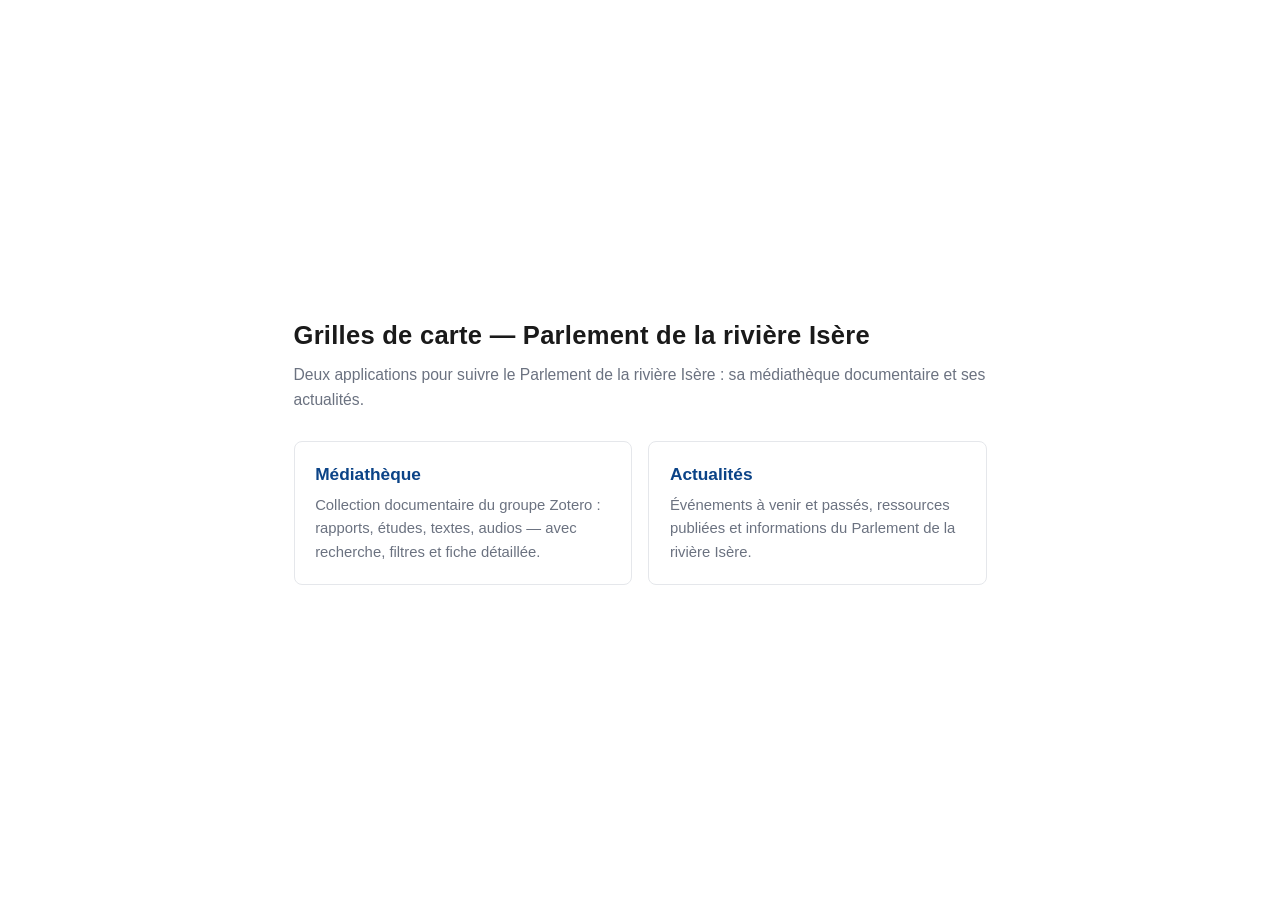
==== index.html @ d4719e04 "Grilles de carte : repo unique médiathèque + actualités (git mv depuis zotero-parlement-riviere-iser" ====
<!DOCTYPE html>
<html lang="fr">
<head>
<meta charset="utf-8">
<meta name="viewport" content="width=device-width, initial-scale=1">
<title>Grilles de carte — Parlement de la rivière Isère</title>
<style>
  :root {
    color-scheme: light;
    --bg: #ffffff;
    --bg-soft: #eaf1fa;
    --text: #1a1a1a;
    --text-muted: #6b7280;
    --border: #e5e7eb;
    --border-strong: #d1d5db;
    --accent: #0b4387;
    --accent-hover: #1a63b0;
    --radius: 8px;
  }
  * { box-sizing: border-box; margin: 0; padding: 0; }
  html, body { font-size: 16.5px; }
  body {
    background: var(--bg);
    color: var(--text);
    font-family: -apple-system, BlinkMacSystemFont, "Segoe UI", Roboto, "Helvetica Neue", Arial, sans-serif;
    line-height: 1.6;
    min-height: 100vh;
    display: flex;
    align-items: center;
    justify-content: center;
    padding: 2rem 1.25rem;
  }
  main { max-width: 42rem; width: 100%; }
  h1 { font-size: 1.55rem; font-weight: 600; letter-spacing: .01em; }
  .subtitle {
    color: var(--text-muted);
    font-size: .95rem;
    margin-top: .35rem;
  }
  .grid {
    display: grid;
    grid-template-columns: repeat(auto-fit, minmax(15rem, 1fr));
    gap: 1rem;
    margin-top: 1.75rem;
  }
  .tile {
    display: block;
    background: var(--bg);
    border: 1px solid var(--border);
    border-radius: var(--radius);
    padding: 1.15rem 1.25rem;
    text-decoration: none;
    color: var(--text);
    transition: border-color .15s ease, box-shadow .15s ease;
  }
  .tile:hover, .tile:focus-visible {
    border-color: rgba(11, 67, 135, .45);
    box-shadow: 0 0 0 1px rgba(11, 67, 135, .35), 0 4px 14px -2px rgba(11, 67, 135, .25), 0 0 18px rgba(11, 67, 135, .22);
    outline: none;
  }
  .tile .tile-title {
    color: var(--accent);
    font-size: 1.05rem;
    font-weight: 600;
  }
  .tile:hover .tile-title { color: var(--accent-hover); }
  .tile .tile-desc {
    color: var(--text-muted);
    font-size: .9rem;
    margin-top: .3rem;
  }
</style>
</head>
<body>
<main>
  <h1>Grilles de carte — Parlement de la rivière Isère</h1>
  <p class="subtitle">Deux applications pour suivre le Parlement de la rivière Isère&nbsp;: sa médiathèque documentaire et ses actualités.</p>
  <div class="grid">
    <a class="tile" href="mediatheque/">
      <span class="tile-title">Médiathèque</span>
      <p class="tile-desc">Collection documentaire du groupe Zotero&nbsp;: rapports, études, textes, audios — avec recherche, filtres et fiche détaillée.</p>
    </a>
    <a class="tile" href="actualites/">
      <span class="tile-title">Actualités</span>
      <p class="tile-desc">Événements à venir et passés, ressources publiées et informations du Parlement de la rivière Isère.</p>
    </a>
  </div>
</main>
</body>
</html>
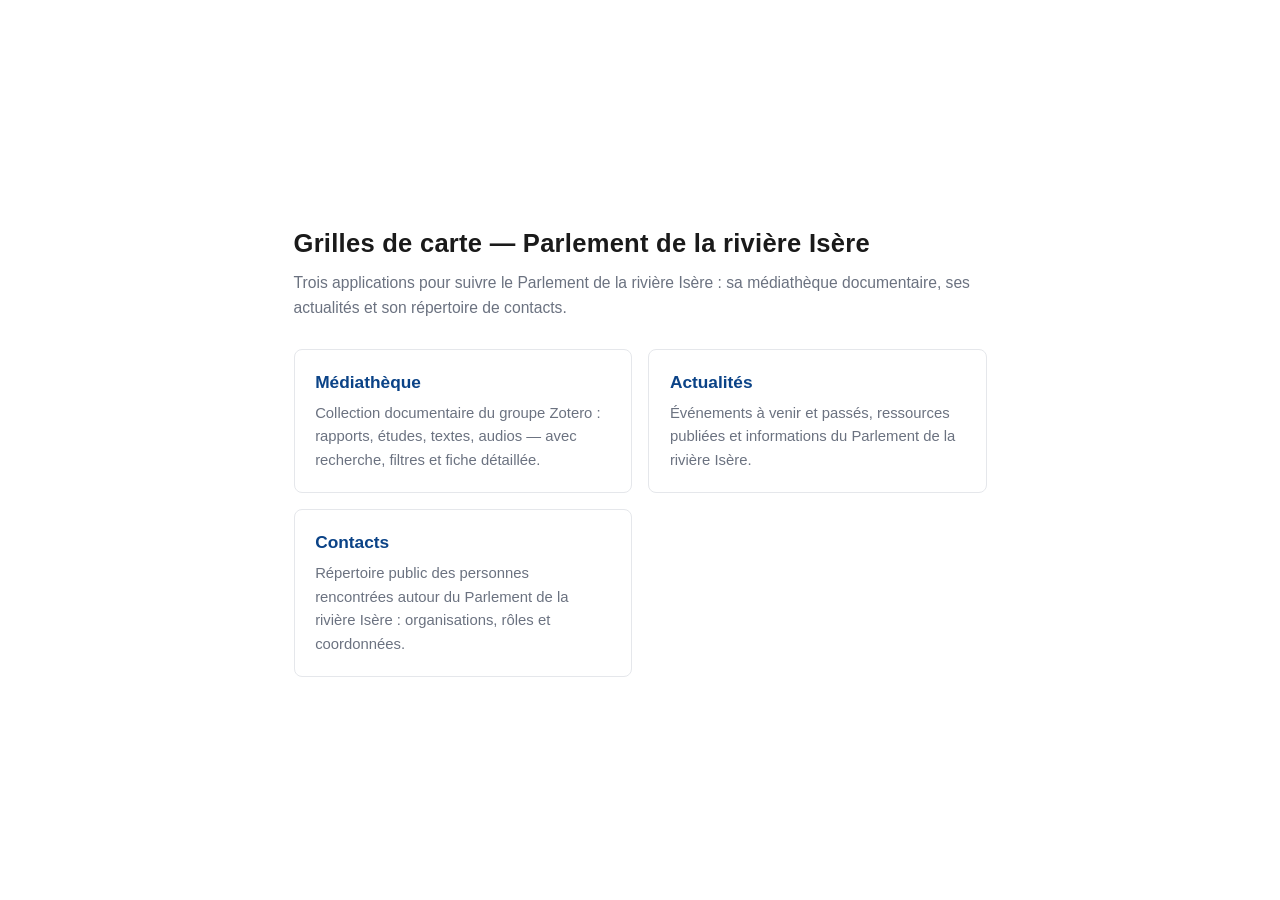
==== commit 2e5b0f58: "Contacts : accueil à 3 applications (médiathèque, actualités, contacts)" ====
--- a/index.html
+++ b/index.html
@@ -74,7 +74,7 @@
 <body>
 <main>
   <h1>Grilles de carte — Parlement de la rivière Isère</h1>
-  <p class="subtitle">Deux applications pour suivre le Parlement de la rivière Isère&nbsp;: sa médiathèque documentaire et ses actualités.</p>
+  <p class="subtitle">Trois applications pour suivre le Parlement de la rivière Isère&nbsp;: sa médiathèque documentaire, ses actualités et son répertoire de contacts.</p>
   <div class="grid">
     <a class="tile" href="mediatheque/">
       <span class="tile-title">Médiathèque</span>
@@ -84,6 +84,10 @@
       <span class="tile-title">Actualités</span>
       <p class="tile-desc">Événements à venir et passés, ressources publiées et informations du Parlement de la rivière Isère.</p>
     </a>
+    <a class="tile" href="contacts/">
+      <span class="tile-title">Contacts</span>
+      <p class="tile-desc">Répertoire public des personnes rencontrées autour du Parlement de la rivière Isère&nbsp;: organisations, rôles et coordonnées.</p>
+    </a>
   </div>
 </main>
 </body>
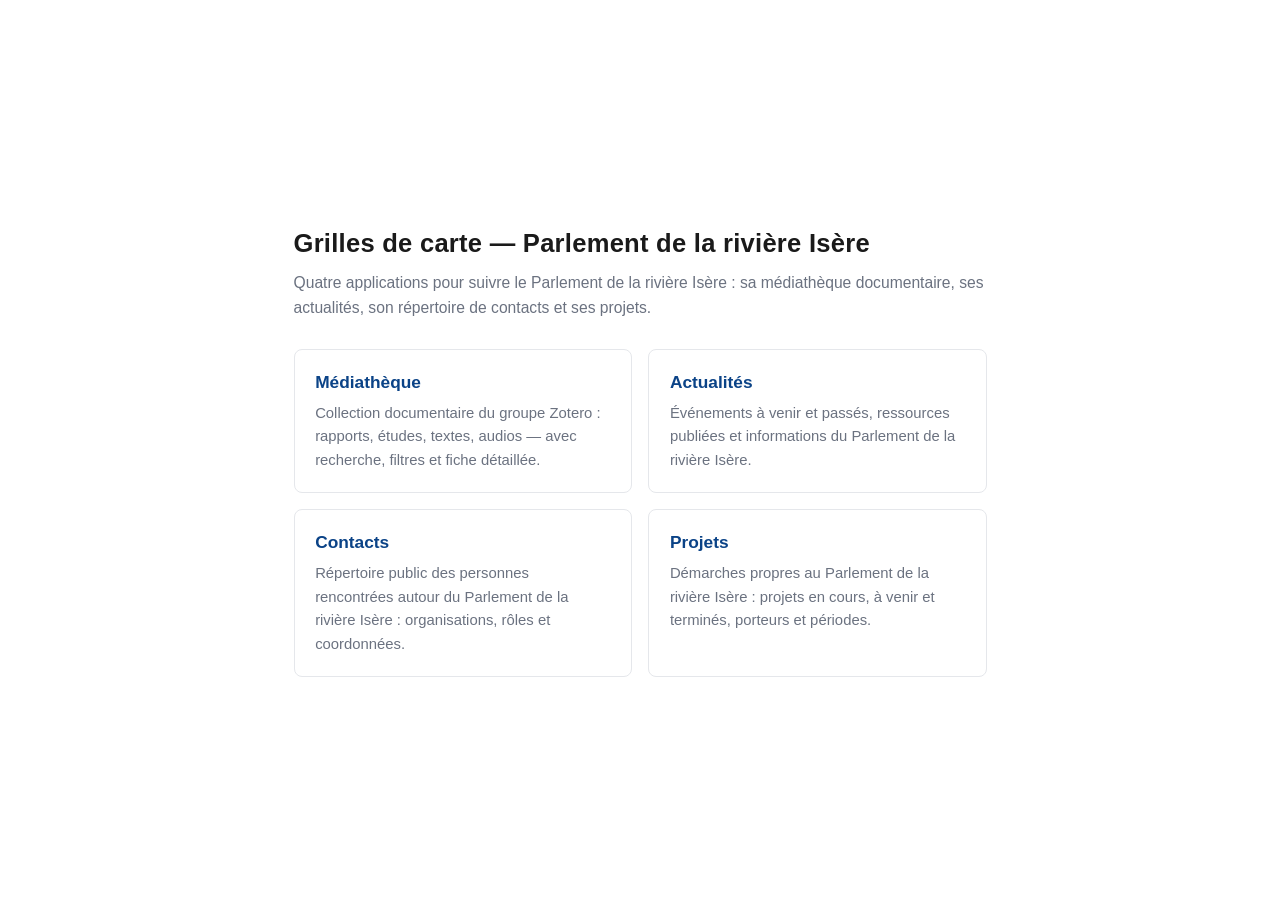
==== commit 1e29a78d: "Application « Projets » : 4e grille des démarches du Parlement (collection Zotero RPZFWI9M + fetch +" ====
--- a/index.html
+++ b/index.html
@@ -74,7 +74,7 @@
 <body>
 <main>
   <h1>Grilles de carte — Parlement de la rivière Isère</h1>
-  <p class="subtitle">Trois applications pour suivre le Parlement de la rivière Isère&nbsp;: sa médiathèque documentaire, ses actualités et son répertoire de contacts.</p>
+  <p class="subtitle">Quatre applications pour suivre le Parlement de la rivière Isère&nbsp;: sa médiathèque documentaire, ses actualités, son répertoire de contacts et ses projets.</p>
   <div class="grid">
     <a class="tile" href="mediatheque/">
       <span class="tile-title">Médiathèque</span>
@@ -88,6 +88,10 @@
       <span class="tile-title">Contacts</span>
       <p class="tile-desc">Répertoire public des personnes rencontrées autour du Parlement de la rivière Isère&nbsp;: organisations, rôles et coordonnées.</p>
     </a>
+    <a class="tile" href="projets/">
+      <span class="tile-title">Projets</span>
+      <p class="tile-desc">Démarches propres au Parlement de la rivière Isère&nbsp;: projets en cours, à venir et terminés, porteurs et périodes.</p>
+    </a>
   </div>
 </main>
 </body>
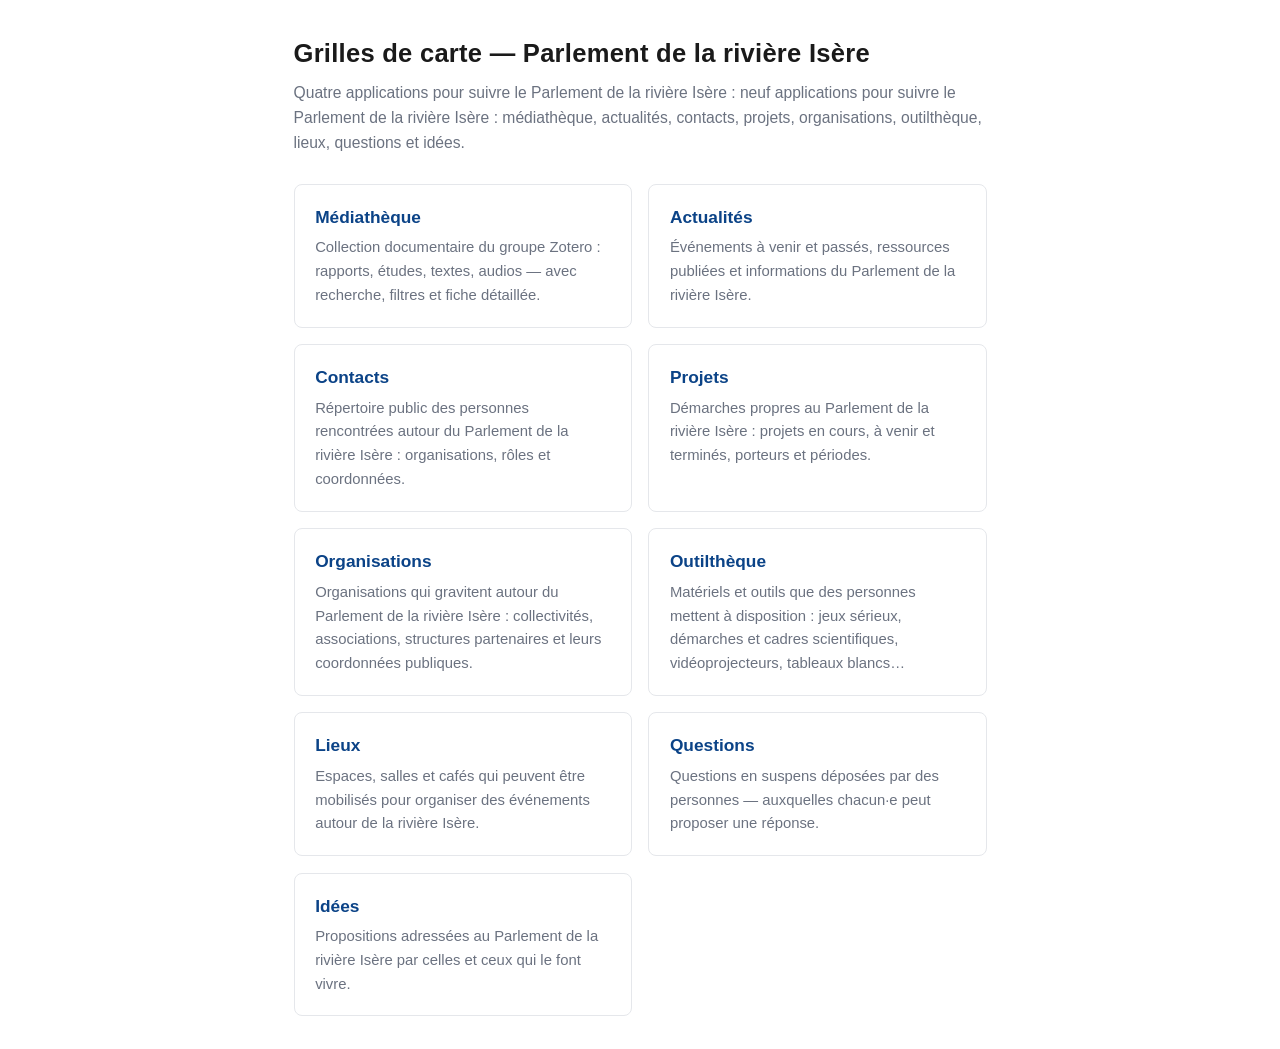
==== commit 2034e7b6: "Integration 5 nouvelles grilles : deploy.sh 9 fetchs + 9 tuiles accueil" ====
--- a/index.html
+++ b/index.html
@@ -74,7 +74,7 @@
 <body>
 <main>
   <h1>Grilles de carte — Parlement de la rivière Isère</h1>
-  <p class="subtitle">Quatre applications pour suivre le Parlement de la rivière Isère&nbsp;: sa médiathèque documentaire, ses actualités, son répertoire de contacts et ses projets.</p>
+  <p class="subtitle">Quatre applications pour suivre le Parlement de la rivière Isère&nbsp;: neuf applications pour suivre le Parlement de la rivière Isère : médiathèque, actualités, contacts, projets, organisations, outilthèque, lieux, questions et idées.</p>
   <div class="grid">
     <a class="tile" href="mediatheque/">
       <span class="tile-title">Médiathèque</span>
@@ -92,6 +92,26 @@
       <span class="tile-title">Projets</span>
       <p class="tile-desc">Démarches propres au Parlement de la rivière Isère&nbsp;: projets en cours, à venir et terminés, porteurs et périodes.</p>
     </a>
+    <a class="tile" href="organisations/">
+      <span class="tile-title">Organisations</span>
+      <p class="tile-desc">Organisations qui gravitent autour du Parlement de la rivière Isère&nbsp;: collectivités, associations, structures partenaires et leurs coordonnées publiques.</p>
+    </a>
+    <a class="tile" href="outiltheque/">
+      <span class="tile-title">Outilthèque</span>
+      <p class="tile-desc">Matériels et outils que des personnes mettent à disposition&nbsp;: jeux sérieux, démarches et cadres scientifiques, vidéoprojecteurs, tableaux blancs…</p>
+    </a>
+    <a class="tile" href="lieux/">
+      <span class="tile-title">Lieux</span>
+      <p class="tile-desc">Espaces, salles et cafés qui peuvent être mobilisés pour organiser des événements autour de la rivière Isère.</p>
+    </a>
+    <a class="tile" href="questions/">
+      <span class="tile-title">Questions</span>
+      <p class="tile-desc">Questions en suspens déposées par des personnes — auxquelles chacun·e peut proposer une réponse.</p>
+    </a>
+    <a class="tile" href="idees/">
+      <span class="tile-title">Idées</span>
+      <p class="tile-desc">Propositions adressées au Parlement de la rivière Isère par celles et ceux qui le font vivre.</p>
+    </a>
   </div>
 </main>
 </body>
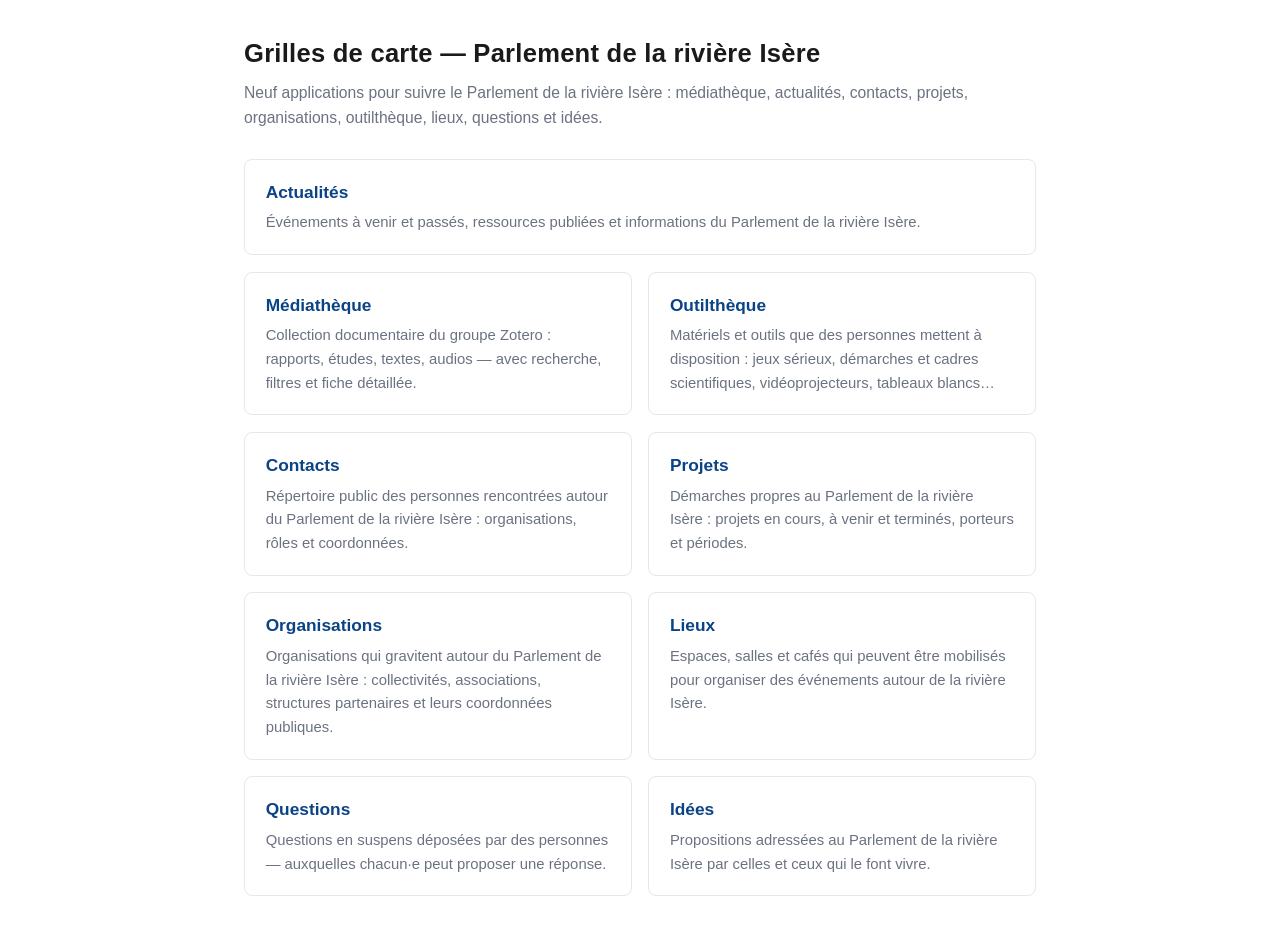
==== commit 0ab470e0: "Accueil grilles : disposition 2 colonnes, Actualités en pleine largeur" ====
--- a/index.html
+++ b/index.html
@@ -30,7 +30,7 @@
     justify-content: center;
     padding: 2rem 1.25rem;
   }
-  main { max-width: 42rem; width: 100%; }
+  main { max-width: 48rem; width: 100%; }
   h1 { font-size: 1.55rem; font-weight: 600; letter-spacing: .01em; }
   .subtitle {
     color: var(--text-muted);
@@ -39,9 +39,14 @@
   }
   .grid {
     display: grid;
-    grid-template-columns: repeat(auto-fit, minmax(15rem, 1fr));
+    grid-template-columns: repeat(2, 1fr);
     gap: 1rem;
     margin-top: 1.75rem;
+  }
+  .tile-wide { grid-column: span 2; }
+  @media (max-width: 600px) {
+    .grid { grid-template-columns: 1fr; }
+    .tile-wide { grid-column: auto; }
   }
   .tile {
     display: block;
@@ -74,15 +79,19 @@
 <body>
 <main>
   <h1>Grilles de carte — Parlement de la rivière Isère</h1>
-  <p class="subtitle">Quatre applications pour suivre le Parlement de la rivière Isère&nbsp;: neuf applications pour suivre le Parlement de la rivière Isère : médiathèque, actualités, contacts, projets, organisations, outilthèque, lieux, questions et idées.</p>
+  <p class="subtitle">Neuf applications pour suivre le Parlement de la rivière Isère&nbsp;: médiathèque, actualités, contacts, projets, organisations, outilthèque, lieux, questions et idées.</p>
   <div class="grid">
+    <a class="tile tile-wide" href="actualites/">
+      <span class="tile-title">Actualités</span>
+      <p class="tile-desc">Événements à venir et passés, ressources publiées et informations du Parlement de la rivière Isère.</p>
+    </a>
     <a class="tile" href="mediatheque/">
       <span class="tile-title">Médiathèque</span>
       <p class="tile-desc">Collection documentaire du groupe Zotero&nbsp;: rapports, études, textes, audios — avec recherche, filtres et fiche détaillée.</p>
     </a>
-    <a class="tile" href="actualites/">
-      <span class="tile-title">Actualités</span>
-      <p class="tile-desc">Événements à venir et passés, ressources publiées et informations du Parlement de la rivière Isère.</p>
+    <a class="tile" href="outiltheque/">
+      <span class="tile-title">Outilthèque</span>
+      <p class="tile-desc">Matériels et outils que des personnes mettent à disposition&nbsp;: jeux sérieux, démarches et cadres scientifiques, vidéoprojecteurs, tableaux blancs…</p>
     </a>
     <a class="tile" href="contacts/">
       <span class="tile-title">Contacts</span>
@@ -95,10 +104,6 @@
     <a class="tile" href="organisations/">
       <span class="tile-title">Organisations</span>
       <p class="tile-desc">Organisations qui gravitent autour du Parlement de la rivière Isère&nbsp;: collectivités, associations, structures partenaires et leurs coordonnées publiques.</p>
-    </a>
-    <a class="tile" href="outiltheque/">
-      <span class="tile-title">Outilthèque</span>
-      <p class="tile-desc">Matériels et outils que des personnes mettent à disposition&nbsp;: jeux sérieux, démarches et cadres scientifiques, vidéoprojecteurs, tableaux blancs…</p>
     </a>
     <a class="tile" href="lieux/">
       <span class="tile-title">Lieux</span>
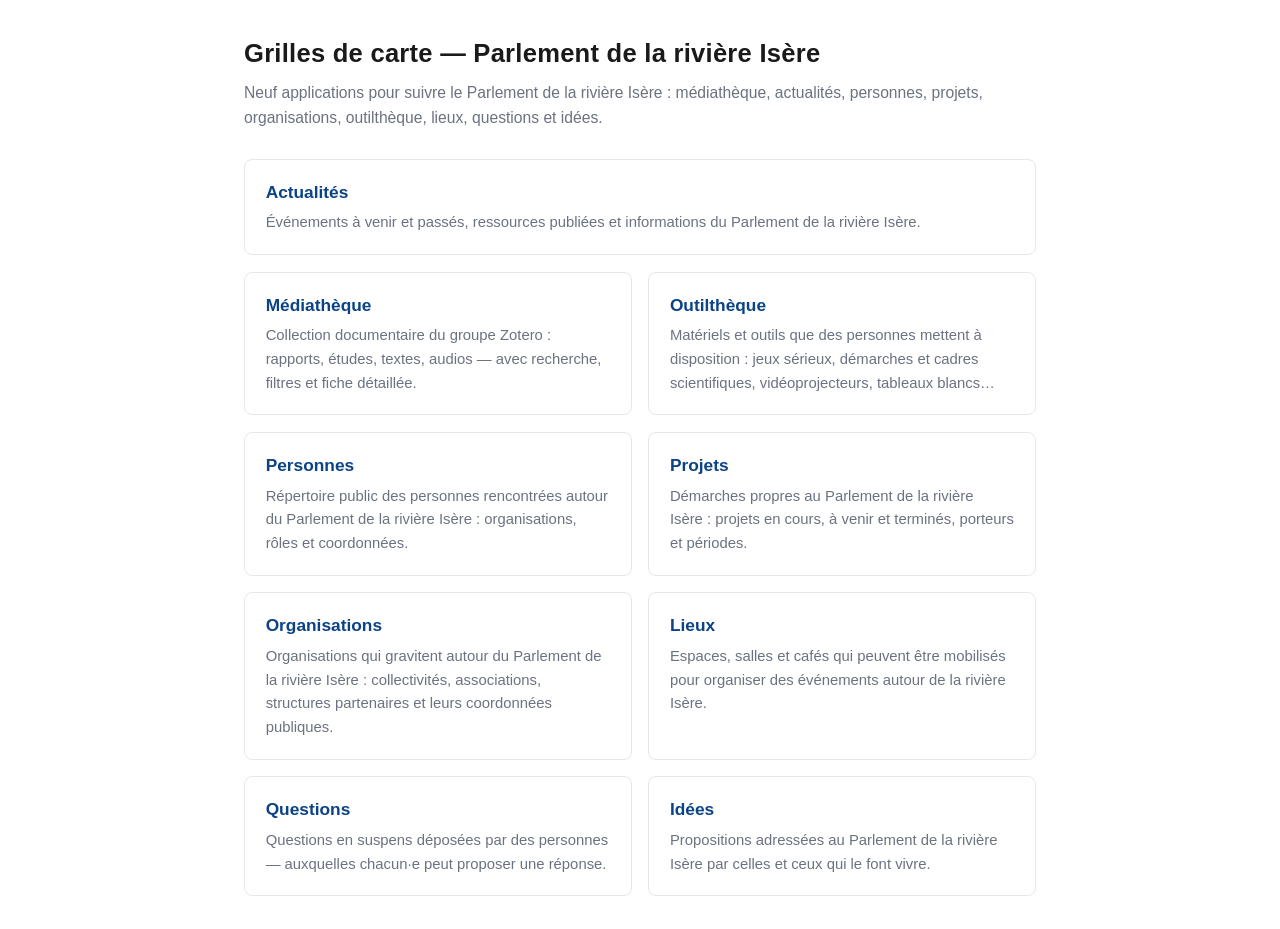
==== commit f361dc3e: "Renommage app Contacts -> Personnes (URL /personnes/, scripts fetch/ajouter, type agrégé personne, c" ====
--- a/index.html
+++ b/index.html
@@ -79,7 +79,7 @@
 <body>
 <main>
   <h1>Grilles de carte — Parlement de la rivière Isère</h1>
-  <p class="subtitle">Neuf applications pour suivre le Parlement de la rivière Isère&nbsp;: médiathèque, actualités, contacts, projets, organisations, outilthèque, lieux, questions et idées.</p>
+  <p class="subtitle">Neuf applications pour suivre le Parlement de la rivière Isère&nbsp;: médiathèque, actualités, personnes, projets, organisations, outilthèque, lieux, questions et idées.</p>
   <div class="grid">
     <a class="tile tile-wide" href="actualites/">
       <span class="tile-title">Actualités</span>
@@ -93,8 +93,8 @@
       <span class="tile-title">Outilthèque</span>
       <p class="tile-desc">Matériels et outils que des personnes mettent à disposition&nbsp;: jeux sérieux, démarches et cadres scientifiques, vidéoprojecteurs, tableaux blancs…</p>
     </a>
-    <a class="tile" href="contacts/">
-      <span class="tile-title">Contacts</span>
+    <a class="tile" href="personnes/">
+      <span class="tile-title">Personnes</span>
       <p class="tile-desc">Répertoire public des personnes rencontrées autour du Parlement de la rivière Isère&nbsp;: organisations, rôles et coordonnées.</p>
     </a>
     <a class="tile" href="projets/">
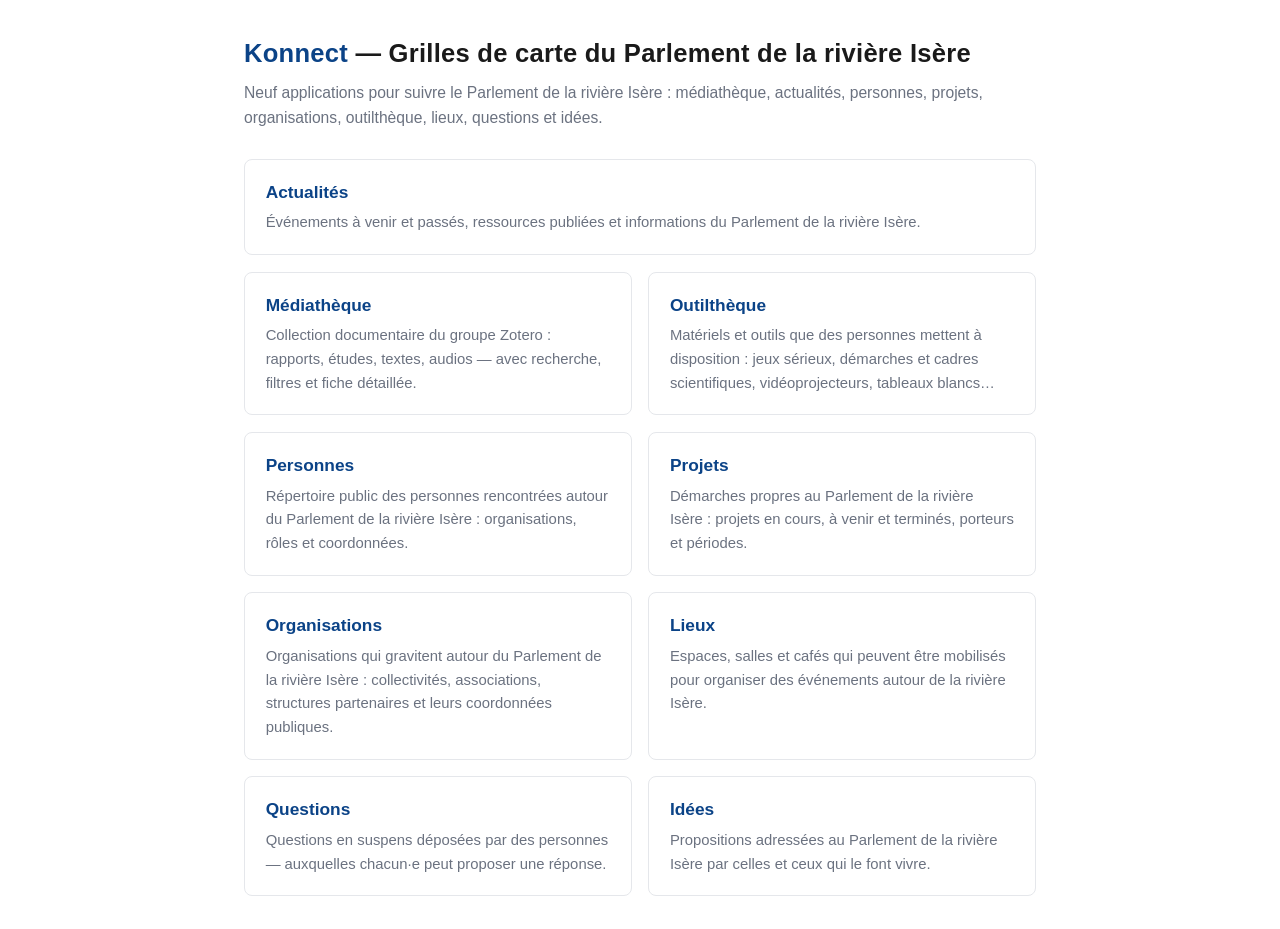
==== commit a480877e: "Marque Konnect sur l'accueil et les 9 grilles (GO CEO 21/10/26) - Accueil : « Konnect — Grilles de c" ====
--- a/index.html
+++ b/index.html
@@ -3,7 +3,8 @@
 <head>
 <meta charset="utf-8">
 <meta name="viewport" content="width=device-width, initial-scale=1">
-<title>Grilles de carte — Parlement de la rivière Isère</title>
+<meta name="description" content="Konnect — les neuf grilles de carte du Parlement de la rivière Isère : médiathèque, actualités, personnes, projets, organisations, outilthèque, lieux, questions et idées.">
+<title>Konnect — Grilles de carte du Parlement de la rivière Isère</title>
 <style>
   :root {
     color-scheme: light;
@@ -32,6 +33,7 @@
   }
   main { max-width: 48rem; width: 100%; }
   h1 { font-size: 1.55rem; font-weight: 600; letter-spacing: .01em; }
+  .brand { color: var(--accent); }
   .subtitle {
     color: var(--text-muted);
     font-size: .95rem;
@@ -78,7 +80,7 @@
 </head>
 <body>
 <main>
-  <h1>Grilles de carte — Parlement de la rivière Isère</h1>
+  <h1><span class="brand">Konnect</span> — Grilles de carte du Parlement de la rivière Isère</h1>
   <p class="subtitle">Neuf applications pour suivre le Parlement de la rivière Isère&nbsp;: médiathèque, actualités, personnes, projets, organisations, outilthèque, lieux, questions et idées.</p>
   <div class="grid">
     <a class="tile tile-wide" href="actualites/">
